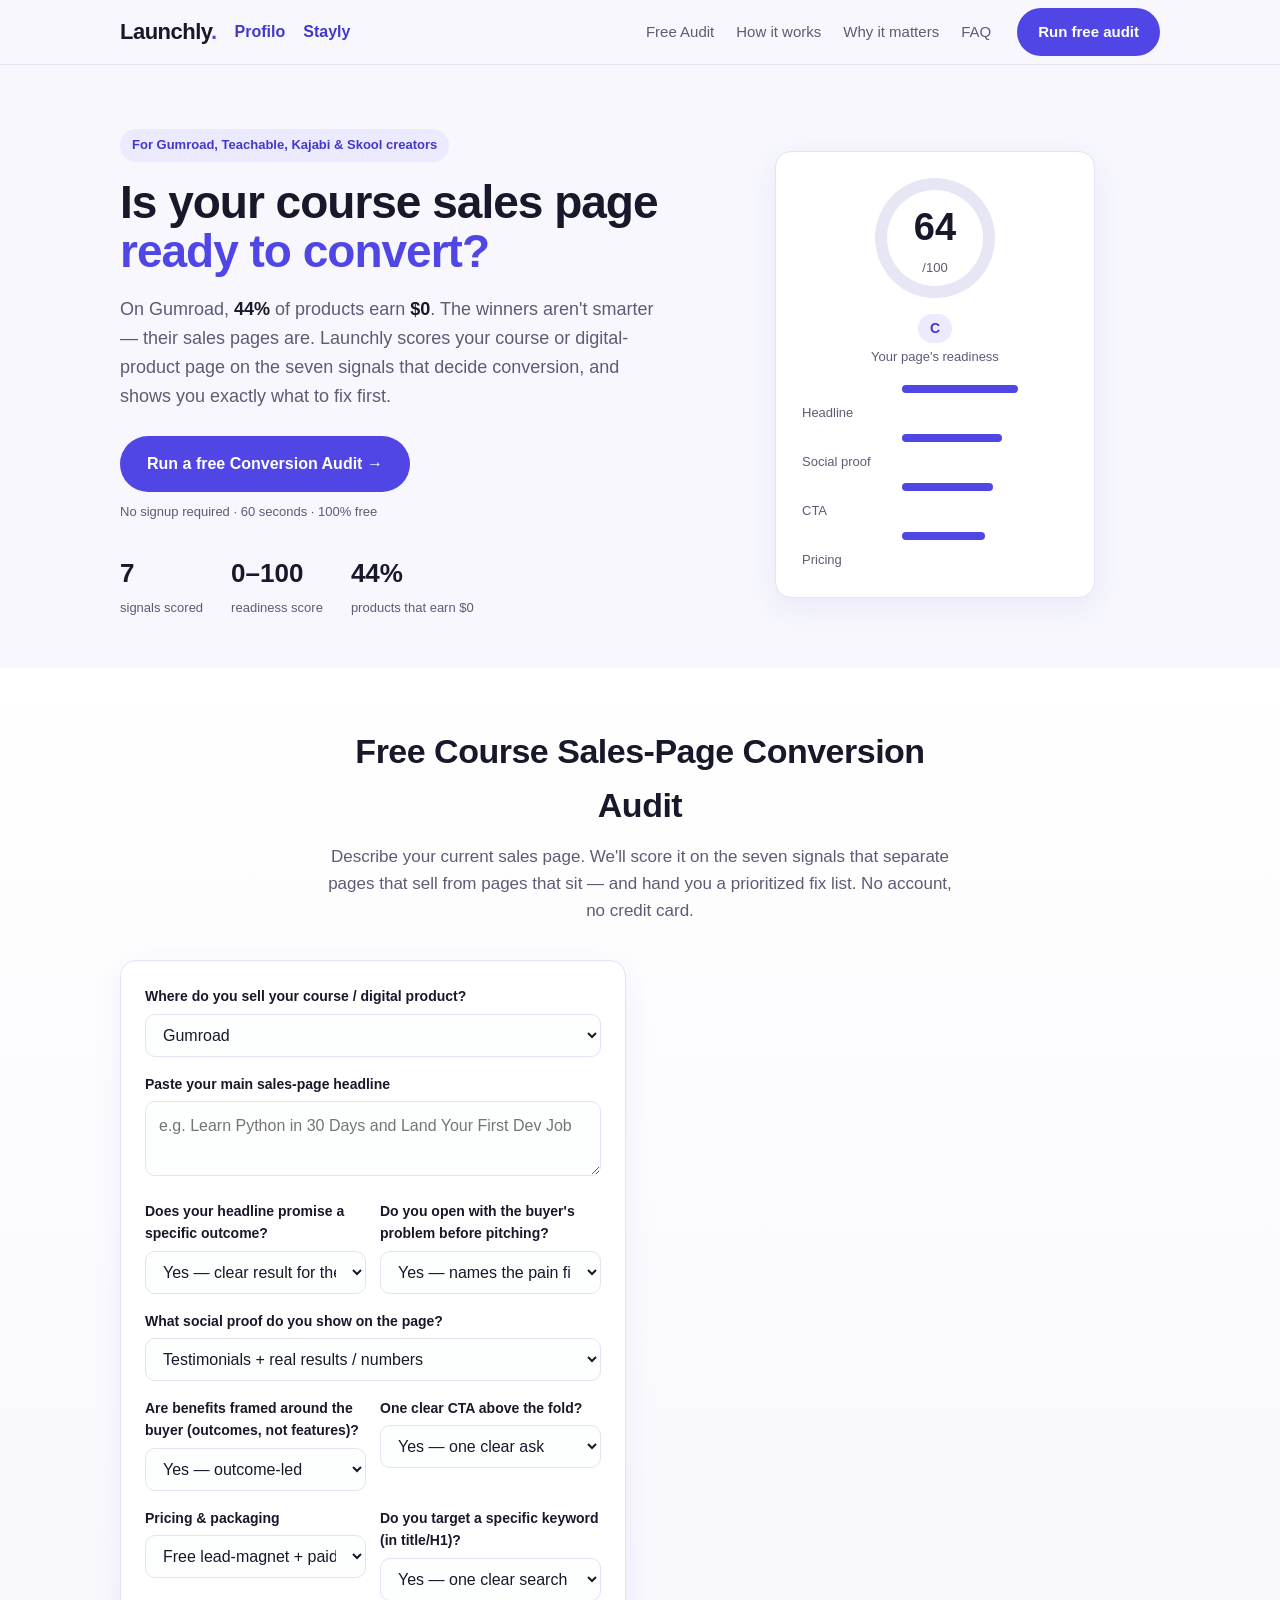
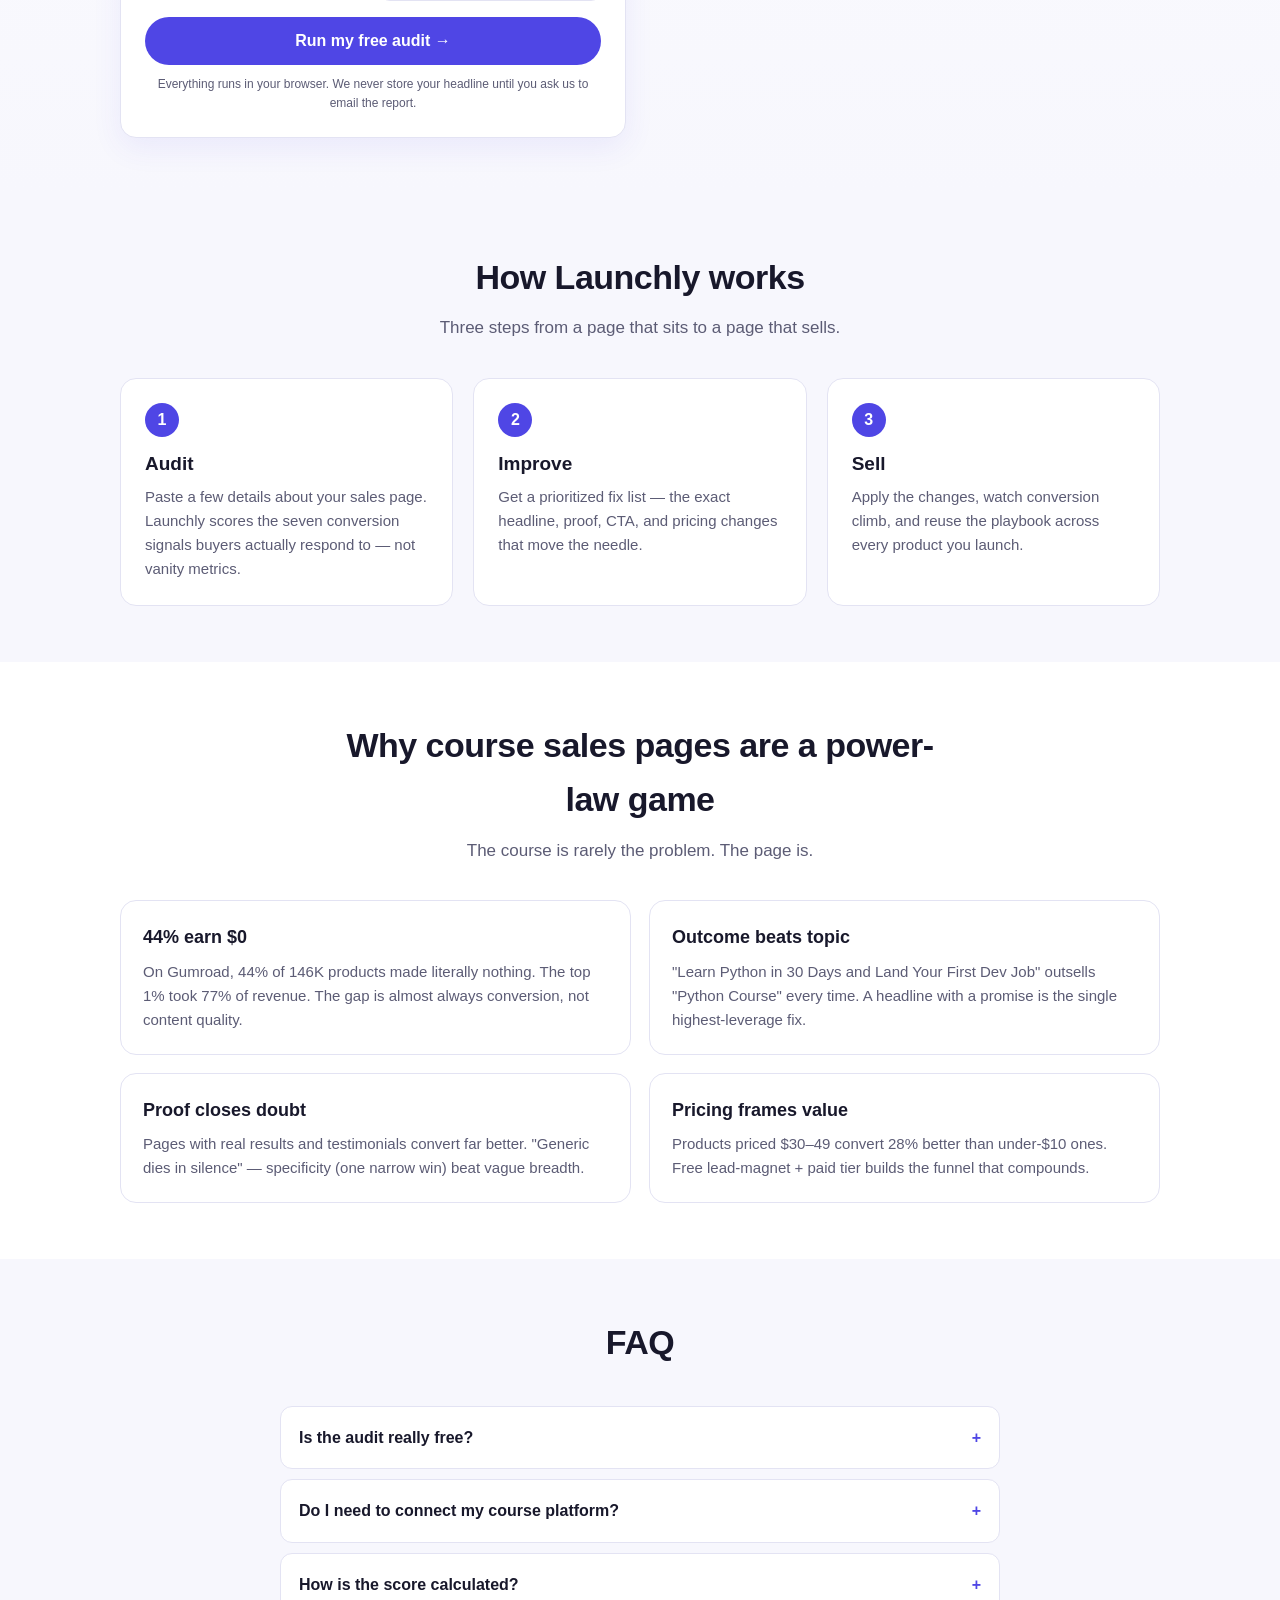
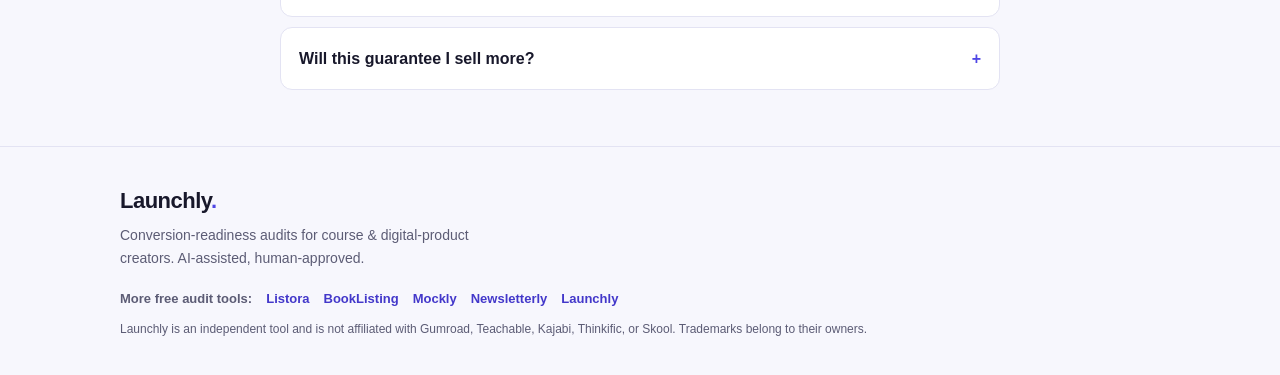
==== index.html @ 708b142a "Add Stayly to footer cross-links (7-site matrix)" ====
<!DOCTYPE html>
<html lang="en">
<head>
  <meta charset="UTF-8" />
  <meta name="viewport" content="width=device-width, initial-scale=1.0" />
  <title>Launchly — Is your course sales page ready to convert? (free conversion-readiness audit)</title>
  <meta name="description" content="Launchly scores your course or digital-product sales page like a conversion operator would — headline & outcome, pain hook, social proof, benefit clarity, CTA, pricing, and SEO. Free 0–100 audit, no signup. Find out if your page is leaving sales on the table." />
  <link rel="canonical" href="https://Viyozc.github.io/launchly-ai/" />
  <meta property="og:type" content="website" />
  <meta property="og:title" content="Launchly — Is your course sales page ready to convert? (free conversion-readiness audit)" />
  <meta property="og:description" content="Launchly scores your course or digital-product sales page on the seven signals that decide conversion. Free 0–100 audit, no signup." />
  <meta property="og:url" content="https://Viyozc.github.io/launchly-ai/" />
  <meta name="twitter:card" content="summary_large_image" />
  <meta name="twitter:title" content="Launchly — Is your course sales page ready to convert? (free conversion-readiness audit)" />
  <meta name="twitter:description" content="Launchly scores your course or digital-product sales page on the seven signals that decide conversion. Free 0–100 audit, no signup." />

  <link rel="stylesheet" href="assets/style.css" />

  <script type="application/ld+json">
  {"@context":"https://schema.org","@type":"SoftwareApplication","name":"Launchly","url":"https://Viyozc.github.io/launchly-ai/","applicationCategory":"BusinessApplication","operatingSystem":"Web","offers":{"@type":"Offer","price":"0","priceCurrency":"USD"}}
  </script>
</head>
<body>
  <!-- ===== Nav ===== -->
  <header class="nav">
    <div class="container nav-inner">
      <a class="brand" href="#top">Launchly<span class="brand-dot">.</span></a> <a href="https://Viyozc.github.io/profilo-ai/" style="color:var(--brand-dk);font-weight:600;">Profilo</a> <a href="https://Viyozc.github.io/stayly-ai/" style="color:var(--brand-dk);font-weight:600;">Stayly</a>
      <nav class="nav-links">
        <a href="#audit">Free Audit</a>
        <a href="#how">How it works</a>
        <a href="#why">Why it matters</a>
        <a href="#faq">FAQ</a>
      </nav>
      <a class="btn btn-primary nav-cta" href="#audit">Run free audit</a>
    </div>
  </header>

  <!-- ===== Hero ===== -->
  <section class="hero" id="top">
    <div class="container hero-inner">
      <div class="hero-copy">
        <span class="badge">For Gumroad, Teachable, Kajabi &amp; Skool creators</span>
        <h1>Is your course sales page <span class="hl">ready to convert?</span></h1>
        <p class="lede">
          On Gumroad, <strong>44%</strong> of products earn <strong>$0</strong>. The winners aren't smarter — their
          sales pages are. Launchly scores your course or digital-product page on the seven signals that decide
          conversion, and shows you exactly what to fix first.
        </p>
        <div class="hero-actions">
          <a class="btn btn-primary btn-lg" href="#audit">Run a free Conversion Audit →</a>
          <span class="hero-note">No signup required · 60 seconds · 100% free</span>
        </div>
        <div class="hero-stats">
          <div><strong>7</strong><span>signals scored</span></div>
          <div><strong>0–100</strong><span>readiness score</span></div>
          <div><strong>44%</strong><span>products that earn $0</span></div>
        </div>
      </div>
      <div class="hero-visual" aria-hidden="true">
        <div class="score-card">
          <div class="score-ring"><span class="score-num" id="heroScore">—</span><span class="score-grad">/100</span></div>
          <div class="score-meta">
            <span class="grade" id="heroGrade">Grade</span>
            <span class="score-sub">Your page's readiness</span>
          </div>
          <div class="mini-bars">
            <div class="mbar"><i style="width:70%"></i><span>Headline</span></div>
            <div class="mbar"><i style="width:60%"></i><span>Social proof</span></div>
            <div class="mbar"><i style="width:55%"></i><span>CTA</span></div>
            <div class="mbar"><i style="width:50%"></i><span>Pricing</span></div>
          </div>
        </div>
      </div>
    </div>
  </section>

  <!-- ===== Audit Tool ===== -->
  <section class="audit" id="audit">
    <div class="container">
      <div class="section-head">
        <h2>Free Course Sales-Page Conversion Audit</h2>
        <p>Describe your current sales page. We'll score it on the seven signals that separate pages that sell from pages that sit — and hand you a prioritized fix list. No account, no credit card.</p>
      </div>

      <div class="audit-grid">
        <!-- Input -->
        <form class="audit-form" id="auditForm" novalidate>
          <label class="field">
            <span>Where do you sell your course / digital product?</span>
            <select id="fPlatform">
              <option value="gumroad">Gumroad</option>
              <option value="teachable">Teachable</option>
              <option value="kajabi">Kajabi</option>
              <option value="thinkific">Thinkific</option>
              <option value="skool">Skool</option>
              <option value="systeme">Systeme.io</option>
              <option value="self">Self-hosted / other</option>
            </select>
          </label>

          <label class="field">
            <span>Paste your main sales-page headline</span>
            <textarea id="fHeadline" rows="2" placeholder="e.g. Learn Python in 30 Days and Land Your First Dev Job"></textarea>
          </label>

          <div class="field-row">
            <label class="field">
              <span>Does your headline promise a specific outcome?</span>
              <select id="fOutcome">
                <option value="yes">Yes — clear result for the buyer</option>
                <option value="partial">Sort of / vague benefit</option>
                <option value="no">No — just names the topic</option>
              </select>
            </label>
            <label class="field">
              <span>Do you open with the buyer's problem before pitching?</span>
              <select id="fPain">
                <option value="yes">Yes — names the pain first</option>
                <option value="sometimes">Sometimes</option>
                <option value="no">No — jumps straight to features</option>
              </select>
            </label>
          </div>

          <label class="field">
            <span>What social proof do you show on the page?</span>
            <select id="fProof">
              <option value="strong">Testimonials + real results / numbers</option>
              <option value="some">A few testimonials</option>
              <option value="none">None yet</option>
            </select>
          </label>

          <div class="field-row">
            <label class="field">
              <span>Are benefits framed around the buyer (outcomes, not features)?</span>
              <select id="fBenefit">
                <option value="yes">Yes — outcome-led</option>
                <option value="partial">Mixed</option>
                <option value="no">No — feature-list only</option>
              </select>
            </label>
            <label class="field">
              <span>One clear CTA above the fold?</span>
              <select id="fCta">
                <option value="yes">Yes — one clear ask</option>
                <option value="sometimes">Sometimes / competing CTAs</option>
                <option value="no">No / vague</option>
              </select>
            </label>
          </div>

          <div class="field-row">
            <label class="field">
              <span>Pricing &amp; packaging</span>
              <select id="fPrice">
                <option value="freepaid">Free lead-magnet + paid tier</option>
                <option value="tiers">2–3 paid tiers</option>
                <option value="single">Single price</option>
                <option value="unclear">Unclear / hidden</option>
              </select>
            </label>
            <label class="field">
              <span>Do you target a specific keyword (in title/H1)?</span>
              <select id="fSeo">
                <option value="yes">Yes — one clear search intent</option>
                <option value="partial">Loosely</option>
                <option value="no">No / not optimized</option>
              </select>
            </label>
          </div>

          <button type="submit" class="btn btn-primary btn-lg btn-block">Run my free audit →</button>
          <p class="form-fine">Everything runs in your browser. We never store your headline until you ask us to email the report.</p>
        </form>

        <!-- Result -->
        <div class="audit-result" id="auditResult" hidden>
          <div class="result-top">
            <div class="score-ring lg">
              <span class="score-num" id="resScore">0</span>
              <span class="score-grad">/100</span>
            </div>
            <div>
              <span class="grade big" id="resGrade">—</span>
              <p class="result-sub" id="resSummary">—</p>
            </div>
          </div>

          <div class="bars" id="resBars"></div>

          <div class="tips">
            <h3>What to fix first</h3>
            <ul id="resTips"></ul>
          </div>

          <form class="email-capture" id="emailForm" action="https://formspree.io/f/meeyzkdp" method="POST">
            <label for="fEmail">Get the full report + weekly course-launch tips by email</label>
            <div class="email-row">
              <input type="email" id="fEmail" name="email" placeholder="you@email.com" required />
              <button type="submit" class="btn btn-primary">Email my report</button>
            </div>
            <p class="form-fine" id="emailNote">No spam. Unsubscribe anytime.</p>
          </form>
        </div>
      </div>
    </div>
  </section>

  <!-- ===== How it works ===== -->
  <section class="how" id="how">
    <div class="container">
      <div class="section-head">
        <h2>How Launchly works</h2>
        <p>Three steps from a page that sits to a page that sells.</p>
      </div>
      <div class="steps">
        <div class="step">
          <span class="step-num">1</span>
          <h3>Audit</h3>
          <p>Paste a few details about your sales page. Launchly scores the seven conversion signals buyers actually respond to — not vanity metrics.</p>
        </div>
        <div class="step">
          <span class="step-num">2</span>
          <h3>Improve</h3>
          <p>Get a prioritized fix list — the exact headline, proof, CTA, and pricing changes that move the needle.</p>
        </div>
        <div class="step">
          <span class="step-num">3</span>
          <h3>Sell</h3>
          <p>Apply the changes, watch conversion climb, and reuse the playbook across every product you launch.</p>
        </div>
      </div>
    </div>
  </section>

  <!-- ===== Why ===== -->
  <section class="why" id="why">
    <div class="container">
      <div class="section-head">
        <h2>Why course sales pages are a power-law game</h2>
        <p>The course is rarely the problem. The page is.</p>
      </div>
      <div class="why-grid">
        <div class="why-card">
          <h3>44% earn $0</h3>
          <p>On Gumroad, 44% of 146K products made literally nothing. The top 1% took 77% of revenue. The gap is almost always conversion, not content quality.</p>
        </div>
        <div class="why-card">
          <h3>Outcome beats topic</h3>
          <p>"Learn Python in 30 Days and Land Your First Dev Job" outsells "Python Course" every time. A headline with a promise is the single highest-leverage fix.</p>
        </div>
        <div class="why-card">
          <h3>Proof closes doubt</h3>
          <p>Pages with real results and testimonials convert far better. "Generic dies in silence" — specificity (one narrow win) beat vague breadth.</p>
        </div>
        <div class="why-card">
          <h3>Pricing frames value</h3>
          <p>Products priced $30–49 convert 28% better than under-$10 ones. Free lead-magnet + paid tier builds the funnel that compounds.</p>
        </div>
      </div>
    </div>
  </section>

  <!-- ===== FAQ ===== -->
  <section class="faq" id="faq">
    <div class="container">
      <div class="section-head">
        <h2>FAQ</h2>
      </div>
      <div class="faq-list">
        <details>
          <summary>Is the audit really free?</summary>
          <p>Yes. The on-page audit runs entirely in your browser and costs nothing. No account needed.</p>
        </details>
        <details>
          <summary>Do I need to connect my course platform?</summary>
          <p>No. You describe your setup with a few clicks and paste your headline. Launchly scores the strategy, not your private student data — so it works before you've optimized anything.</p>
        </details>
        <details>
          <summary>How is the score calculated?</summary>
          <p>We weight headline & outcome, pain hook, social proof, benefit clarity, CTA strength, pricing & packaging, and SEO / keyword targeting — the signals that drive a stranger from "maybe" to "buy".</p>
        </details>
        <details>
          <summary>Will this guarantee I sell more?</summary>
          <p>No tool can. But most of the gap between a $0 product and a winning one is operational — headline, proof, CTA, pricing. Launchly shows you exactly where your gaps are.</p>
        </details>
      </div>
    </div>
  </section>

  <!-- ===== Footer ===== -->
  <footer class="footer">
    <div class="container footer-inner">
      <div>
        <a class="brand" href="#top">Launchly<span class="brand-dot">.</span></a>
        <p class="footer-sub">Conversion-readiness audits for course &amp; digital-product creators. AI-assisted, human-approved.</p>
      </div>
      <div style="display:flex;flex-wrap:wrap;gap:14px;align-items:center;font-size:13px;margin-top:10px;">
        <span style="color:var(--muted);font-weight:600;">More free audit tools:</span>
        <a href="https://Viyozc.github.io/listora/" style="color:var(--brand-dk);font-weight:600;">Listora</a><a href="https://Viyozc.github.io/booklisting-ai/" style="color:var(--brand-dk);font-weight:600;">BookListing</a><a href="https://Viyozc.github.io/mockly-ai/" style="color:var(--brand-dk);font-weight:600;">Mockly</a><a href="https://Viyozc.github.io/newsletterly-ai/" style="color:var(--brand-dk);font-weight:600;">Newsletterly</a><a href="https://Viyozc.github.io/launchly-ai/" style="color:var(--brand-dk);font-weight:600;">Launchly</a>
      </div>
      <p class="footer-fine">Launchly is an independent tool and is not affiliated with Gumroad, Teachable, Kajabi, Thinkific, or Skool. Trademarks belong to their owners.</p>
    </div>
  </footer>

  <script src="assets/audit.js"></script>
</body>
</html>
---- assets/style.css ----
:root {
  --bg: #f7f7fd;
  --ink: #18182b;
  --muted: #5c5c75;
  --line: #e3e3f3;
  --brand: #4f46e5;
  --brand-dk: #4338ca;
  --brand-soft: #ebeafe;
  --good: #2f9e6b;
  --warn: #e0a106;
  --bad: #d9534f;
  --card: #ffffff;
  --shadow: 0 10px 30px rgba(79, 70, 229, 0.08);
  --radius: 16px;
  --maxw: 1080px;
}

* { box-sizing: border-box; margin: 0; padding: 0; }
html { scroll-behavior: smooth; }
body {
  font-family: -apple-system, BlinkMacSystemFont, "Segoe UI", Roboto, "Helvetica Neue", Arial, sans-serif;
  background: var(--bg);
  color: var(--ink);
  line-height: 1.6;
  -webkit-font-smoothing: antialiased;
}
.container { width: 100%; max-width: var(--maxw); margin: 0 auto; padding: 0 20px; }
a { color: inherit; text-decoration: none; }
em { font-style: normal; }

/* Buttons */
.btn {
  display: inline-block;
  font-weight: 600;
  border-radius: 999px;
  padding: 11px 20px;
  cursor: pointer;
  border: 1px solid transparent;
  font-size: 15px;
  transition: transform .08s ease, background .2s ease, box-shadow .2s ease;
}
.btn:active { transform: translateY(1px); }
.btn-primary { background: var(--brand); color: #fff; }
.btn-primary:hover { background: var(--brand-dk); box-shadow: 0 6px 18px rgba(79,70,229,.35); }
.btn-lg { padding: 14px 26px; font-size: 16px; }
.btn-block { width: 100%; text-align: center; }

/* Nav */
.nav {
  position: sticky; top: 0; z-index: 50;
  background: rgba(247,247,253,.85);
  backdrop-filter: blur(10px);
  border-bottom: 1px solid var(--line);
}
.nav-inner { display: flex; align-items: center; gap: 18px; height: 64px; }
.brand { font-weight: 800; font-size: 22px; letter-spacing: -.5px; }
.brand-dot { color: var(--brand); }
.nav-links { display: flex; gap: 22px; margin-left: auto; font-size: 15px; color: var(--muted); }
.nav-links a:hover { color: var(--ink); }
.nav-cta { margin-left: 8px; }

/* Hero */
.hero { padding: 64px 0 48px; }
.hero-inner { display: grid; grid-template-columns: 1.1fr .9fr; gap: 40px; align-items: center; }
.badge {
  display: inline-block; background: var(--brand-soft); color: var(--brand-dk);
  font-size: 13px; font-weight: 600; padding: 6px 12px; border-radius: 999px; margin-bottom: 16px;
}
.hero h1 { font-size: 46px; line-height: 1.08; letter-spacing: -1px; font-weight: 800; }
.hl { color: var(--brand); }
.lede { color: var(--muted); font-size: 18px; margin: 18px 0 26px; max-width: 540px; }
.lede strong { color: var(--ink); }
.hero-actions { display: flex; flex-direction: column; gap: 10px; align-items: flex-start; }
.hero-note { font-size: 13px; color: var(--muted); }
.hero-stats { display: flex; gap: 28px; margin-top: 30px; }
.hero-stats strong { display: block; font-size: 26px; color: var(--ink); }
.hero-stats span { font-size: 13px; color: var(--muted); }

/* Hero visual / score card */
.hero-visual { display: flex; justify-content: center; }
.score-card {
  background: var(--card); border: 1px solid var(--line); border-radius: var(--radius);
  box-shadow: var(--shadow); padding: 26px; width: 320px;
}
.score-ring {
  width: 120px; height: 120px; border-radius: 50%;
  background: conic-gradient(var(--brand) 0deg, #e6e6f4 0deg);
  display: flex; align-items: center; justify-content: center; flex-direction: column;
  margin: 0 auto 16px; position: relative;
}
.score-ring::after {
  content: ""; position: absolute; inset: 12px; background: var(--card); border-radius: 50%;
}
.score-ring.lg { width: 150px; height: 150px; }
.score-num { position: relative; z-index: 1; font-size: 38px; font-weight: 800; }
.score-ring.lg .score-num { font-size: 46px; }
.score-grad { position: relative; z-index: 1; font-size: 13px; color: var(--muted); }
.score-meta { text-align: center; margin-bottom: 18px; }
.grade {
  display: inline-block; background: var(--brand-soft); color: var(--brand-dk);
  font-weight: 700; padding: 3px 12px; border-radius: 999px; font-size: 14px;
}
.grade.big { font-size: 18px; padding: 5px 16px; }
.score-sub { display: block; font-size: 13px; color: var(--muted); margin-top: 4px; }
.mini-bars { display: flex; flex-direction: column; gap: 10px; }
.mbar { display: grid; grid-template-columns: 90px 1fr; align-items: center; gap: 10px; font-size: 13px; color: var(--muted); }
.mbar i { display: block; height: 8px; background: var(--brand); border-radius: 999px; }
.mbar i { grid-column: 2; }
.mbar span { grid-column: 1; }

/* Section heads */
.section-head { text-align: center; max-width: 640px; margin: 0 auto 36px; }
.section-head h2 { font-size: 34px; letter-spacing: -.5px; font-weight: 800; }
.section-head p { color: var(--muted); margin-top: 10px; font-size: 17px; }

/* Audit */
.audit { padding: 56px 0; background: linear-gradient(180deg, #fff 0%, var(--bg) 100%); }
.audit-grid { display: grid; grid-template-columns: 1fr 1fr; gap: 28px; align-items: start; }
.audit-form, .audit-result {
  background: var(--card); border: 1px solid var(--line); border-radius: var(--radius);
  box-shadow: var(--shadow); padding: 24px;
}
.field { display: block; margin-bottom: 16px; }
.field > span { display: flex; justify-content: space-between; font-size: 14px; font-weight: 600; margin-bottom: 6px; }
.field em { color: var(--muted); font-weight: 500; font-size: 12px; }
.field input, .field textarea, .field select {
  width: 100%; border: 1px solid var(--line); border-radius: 10px; padding: 11px 13px;
  font: inherit; color: var(--ink); background: #fdfffe; resize: vertical;
}
.field input:focus, .field textarea:focus, .field select:focus { outline: none; border-color: var(--brand); box-shadow: 0 0 0 3px var(--brand-soft); }
.field-row { display: flex; gap: 14px; }
.field-row .field { flex: 1; }
@media (max-width: 560px) { .field-row { flex-direction: column; gap: 0; } }
.form-fine { font-size: 12px; color: var(--muted); text-align: center; margin-top: 10px; }

/* Result */
.result-top { display: flex; gap: 20px; align-items: center; margin-bottom: 22px; }
.result-sub { font-size: 14px; color: var(--muted); margin-top: 6px; max-width: 240px; }
.bars { display: flex; flex-direction: column; gap: 12px; margin-bottom: 22px; }
.bar-row { display: grid; grid-template-columns: 120px 1fr 38px; align-items: center; gap: 10px; font-size: 13px; }
.bar-track { height: 9px; background: #e6e6f4; border-radius: 999px; overflow: hidden; }
.bar-fill { height: 100%; border-radius: 999px; background: var(--brand); transition: width .5s ease; }
.bar-val { text-align: right; color: var(--muted); font-weight: 600; }
.tips h3 { font-size: 16px; margin-bottom: 10px; }
.tips ul { list-style: none; display: flex; flex-direction: column; gap: 8px; }
.tips li { background: var(--brand-soft); border-radius: 10px; padding: 10px 12px; font-size: 14px; position: relative; padding-left: 34px; }
.tips li::before { content: "→"; position: absolute; left: 12px; color: var(--brand-dk); font-weight: 800; }
.tips li.ok { background: #e9f7f0; }
.tips li.ok::before { content: "✓"; color: var(--good); }

.email-capture { border-top: 1px solid var(--line); padding-top: 18px; margin-top: 4px; }
.email-capture label { display: block; font-size: 14px; font-weight: 600; margin-bottom: 8px; }
.email-row { display: flex; gap: 8px; }
.email-row input { flex: 1; border: 1px solid var(--line); border-radius: 10px; padding: 11px 13px; font: inherit; }
.email-row input:focus { outline: none; border-color: var(--brand); box-shadow: 0 0 0 3px var(--brand-soft); }

/* How */
.how { padding: 56px 0; }
.steps { display: grid; grid-template-columns: repeat(3, 1fr); gap: 20px; }
.step { background: var(--card); border: 1px solid var(--line); border-radius: var(--radius); padding: 24px; }
.step-num { display: inline-flex; width: 34px; height: 34px; align-items: center; justify-content: center; background: var(--brand); color: #fff; border-radius: 50%; font-weight: 800; margin-bottom: 12px; }
.step h3 { font-size: 19px; margin-bottom: 6px; }
.step p { color: var(--muted); font-size: 15px; }

/* Why */
.why { padding: 56px 0; background: #fff; }
.why-grid { display: grid; grid-template-columns: 1fr 1fr; gap: 18px; }
.why-card { border: 1px solid var(--line); border-radius: var(--radius); padding: 22px; }
.why-card h3 { font-size: 18px; margin-bottom: 8px; }
.why-card p { color: var(--muted); font-size: 15px; }

/* FAQ */
.faq { padding: 56px 0; }
.faq-list { max-width: 720px; margin: 0 auto; display: flex; flex-direction: column; gap: 10px; }
.faq details { background: var(--card); border: 1px solid var(--line); border-radius: 12px; padding: 4px 18px; }
.faq summary { cursor: pointer; font-weight: 600; padding: 14px 0; list-style: none; }
.faq summary::-webkit-details-marker { display: none; }
.faq summary::after { content: "+"; float: right; color: var(--brand); font-weight: 800; }
.faq details[open] summary::after { content: "−"; }
.faq details p { color: var(--muted); padding: 0 0 14px; font-size: 15px; }

/* Footer */
.footer { border-top: 1px solid var(--line); padding: 36px 0; background: var(--bg); }
.footer-inner { display: flex; flex-direction: column; gap: 10px; }
.footer-sub { color: var(--muted); font-size: 14px; margin-top: 6px; max-width: 360px; }
.footer-fine { font-size: 12px; color: var(--muted); }

/* Responsive */
@media (max-width: 860px) {
  .hero-inner, .audit-grid, .why-grid { grid-template-columns: 1fr; }
  .hero-visual { order: -1; }
  .steps { grid-template-columns: 1fr; }
  .nav-links { display: none; }
  .hero h1 { font-size: 36px; }
}
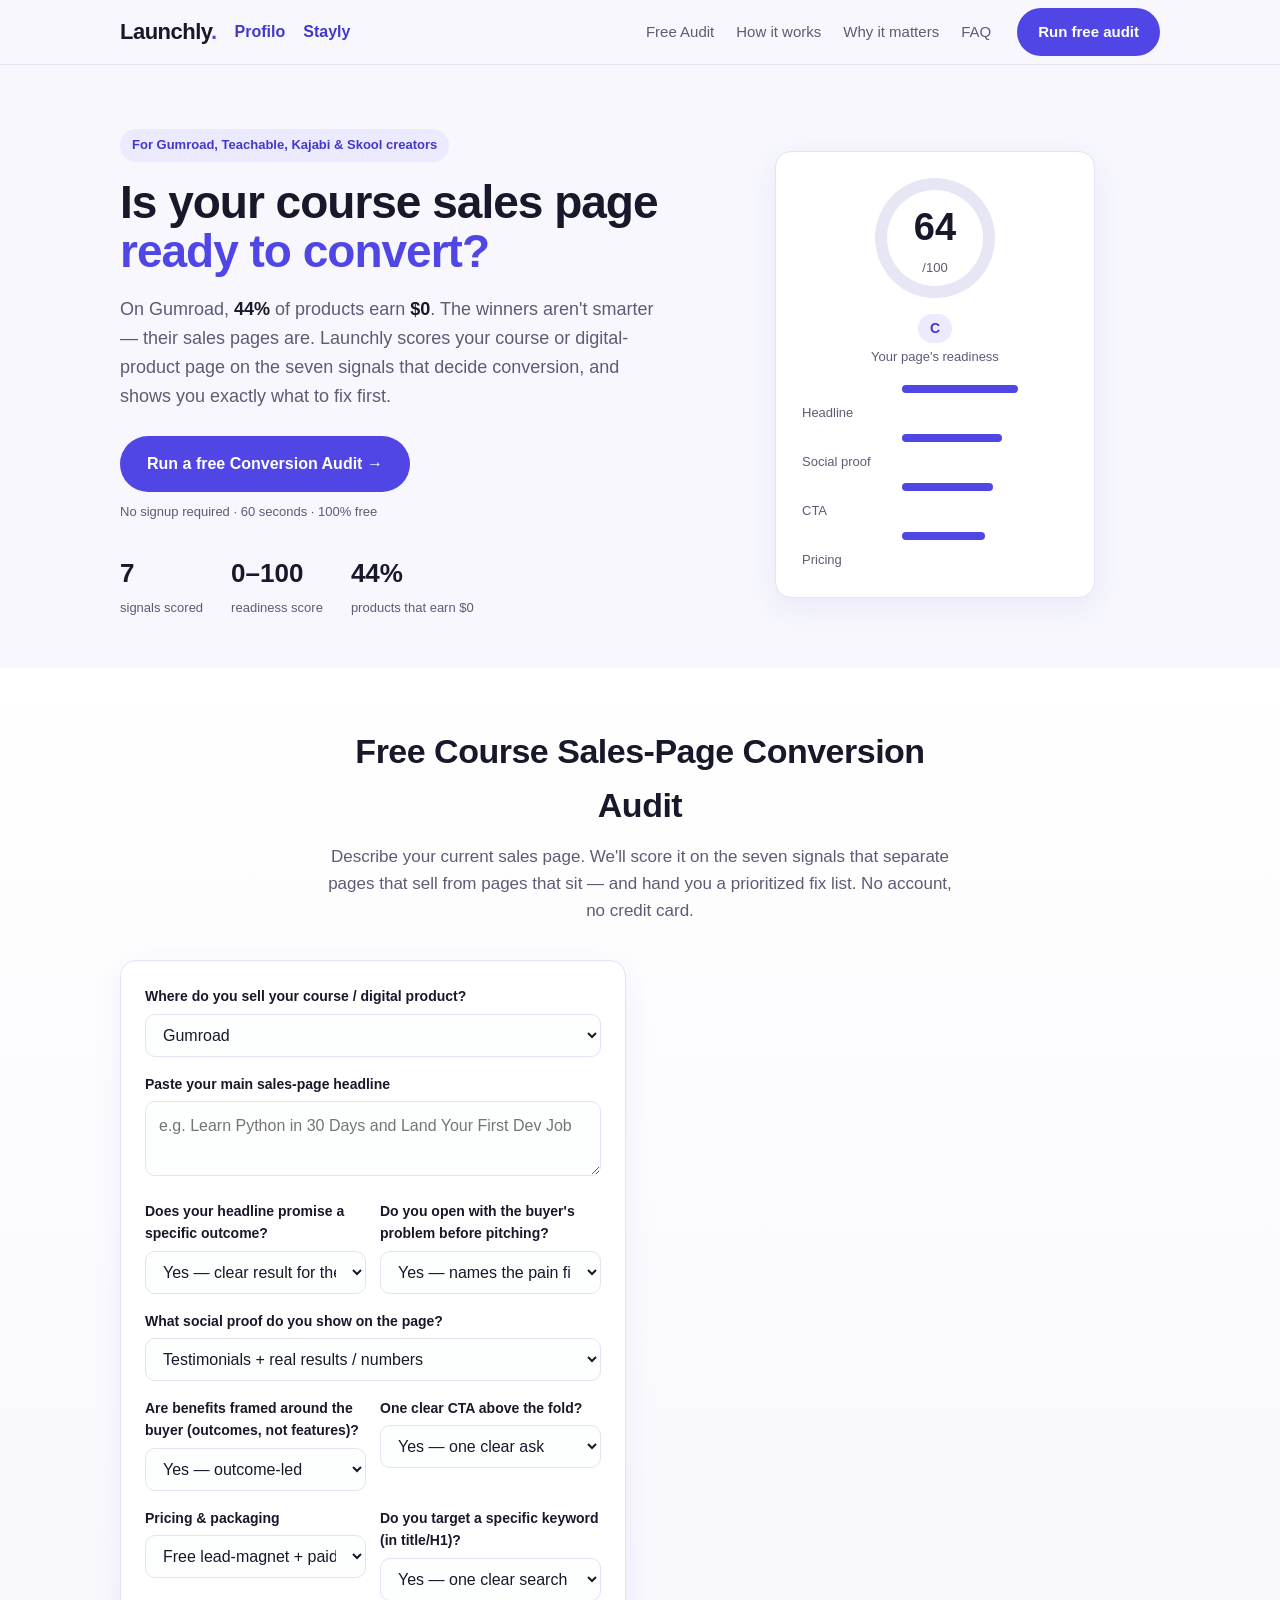
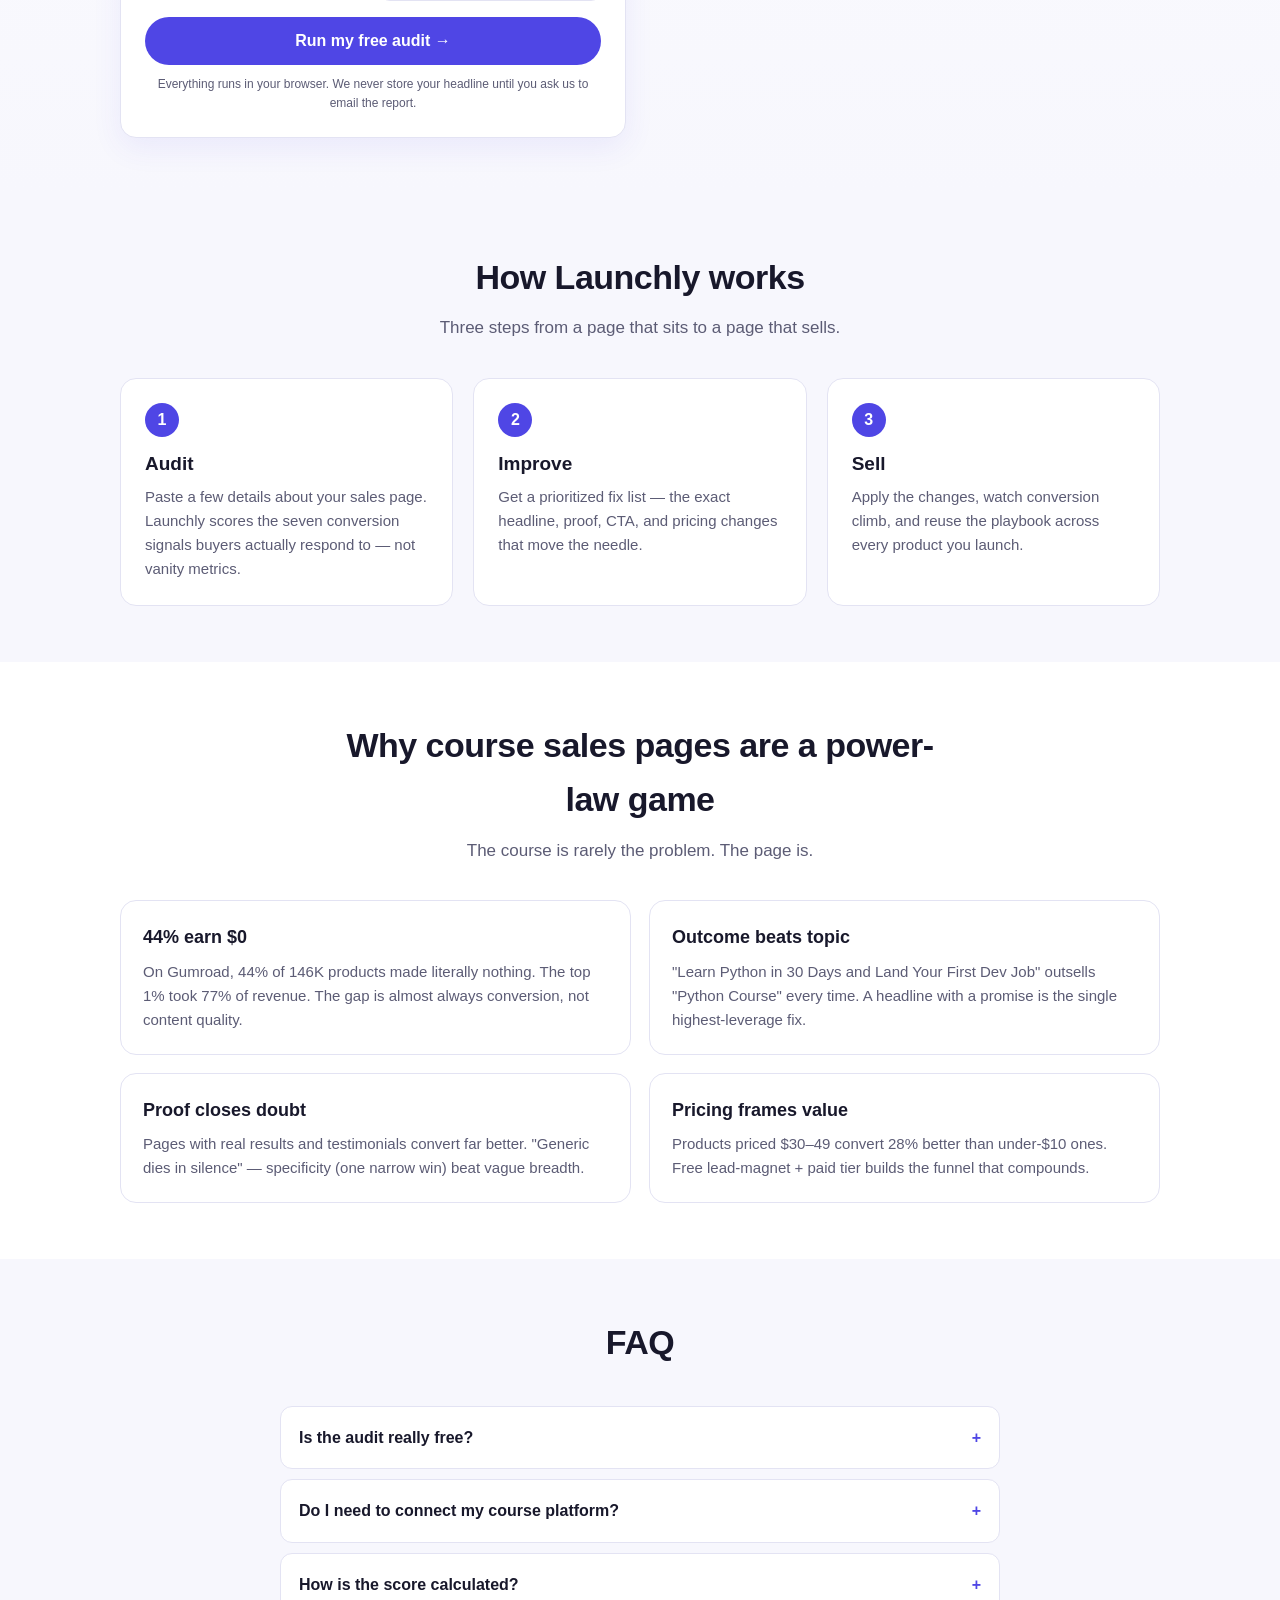
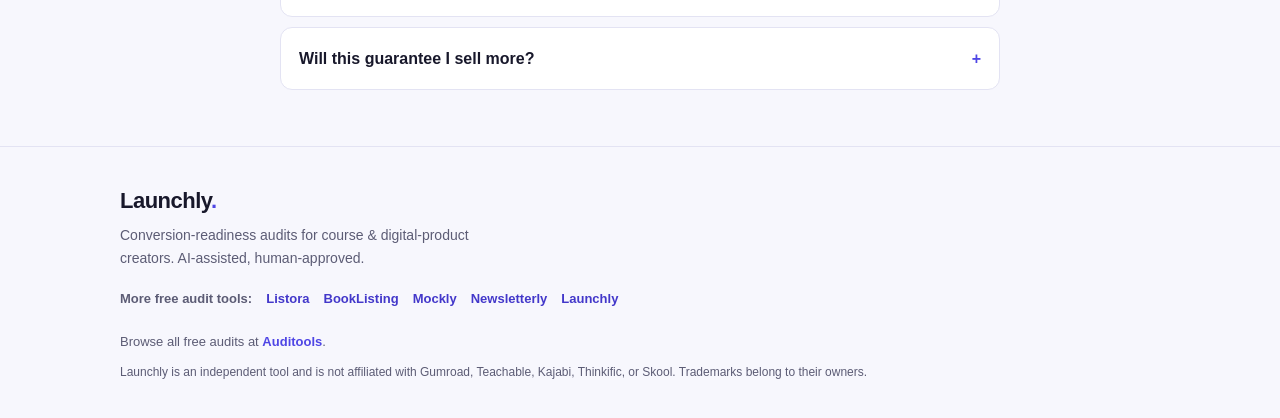
==== commit 291bff66: "Link to Auditools hub from footer" ====
--- a/index.html
+++ b/index.html
@@ -10,6 +10,12 @@
   <meta property="og:title" content="Launchly — Is your course sales page ready to convert? (free conversion-readiness audit)" />
   <meta property="og:description" content="Launchly scores your course or digital-product sales page on the seven signals that decide conversion. Free 0–100 audit, no signup." />
   <meta property="og:url" content="https://Viyozc.github.io/launchly-ai/" />
+  <meta property="og:image" content="https://Viyozc.github.io/launchly-ai/assets/og-image.png" />
+  <meta property="og:image:width" content="1200" />
+  <meta property="og:image:height" content="630" />
+  <meta property="og:image:alt" content="Launchly — Is your course sales page ready to convert?" />
+  <meta name="twitter:image" content="https://Viyozc.github.io/launchly-ai/assets/og-image.png" />
+  <meta name="twitter:image:alt" content="Launchly — Is your course sales page ready to convert?" />
   <meta name="twitter:card" content="summary_large_image" />
   <meta name="twitter:title" content="Launchly — Is your course sales page ready to convert? (free conversion-readiness audit)" />
   <meta name="twitter:description" content="Launchly scores your course or digital-product sales page on the seven signals that decide conversion. Free 0–100 audit, no signup." />
@@ -17,7 +23,11 @@
   <link rel="stylesheet" href="assets/style.css" />
 
   <script type="application/ld+json">
-  {"@context":"https://schema.org","@type":"SoftwareApplication","name":"Launchly","url":"https://Viyozc.github.io/launchly-ai/","applicationCategory":"BusinessApplication","operatingSystem":"Web","offers":{"@type":"Offer","price":"0","priceCurrency":"USD"}}
+  {"@context":"https://schema.org","@type":"SoftwareApplication","name":"Launchly","url":"https://Viyozc.github.io/launchly-ai/","applicationCategory":"BusinessApplication","operatingSystem":"Web","offers":{"@type":"Offer","price":"0","priceCurrency":"USD"},"screenshot":"https://Viyozc.github.io/launchly-ai/assets/og-image.png"}
+  </script>
+
+  <script type="application/ld+json">
+  {"@context": "https://schema.org", "@type": "FAQPage", "mainEntity": [{"@type": "Question", "name": "Is the audit really free?", "acceptedAnswer": {"@type": "Answer", "text": "Yes. The on-page audit runs entirely in your browser and costs nothing. No account needed."}}, {"@type": "Question", "name": "Do I need to connect my course platform?", "acceptedAnswer": {"@type": "Answer", "text": "No. You describe your setup with a few clicks and paste your headline. Launchly scores the strategy, not your private student data — so it works before you've optimized anything."}}, {"@type": "Question", "name": "How is the score calculated?", "acceptedAnswer": {"@type": "Answer", "text": "We weight headline & outcome, pain hook, social proof, benefit clarity, CTA strength, pricing & packaging, and SEO / keyword targeting — the signals that drive a stranger from \"maybe\" to \"buy\"."}}, {"@type": "Question", "name": "Will this guarantee I sell more?", "acceptedAnswer": {"@type": "Answer", "text": "No tool can. But most of the gap between a $0 product and a winning one is operational — headline, proof, CTA, pricing. Launchly shows you exactly where your gaps are."}}]}
   </script>
 </head>
 <body>
@@ -300,6 +310,8 @@
         <span style="color:var(--muted);font-weight:600;">More free audit tools:</span>
         <a href="https://Viyozc.github.io/listora/" style="color:var(--brand-dk);font-weight:600;">Listora</a><a href="https://Viyozc.github.io/booklisting-ai/" style="color:var(--brand-dk);font-weight:600;">BookListing</a><a href="https://Viyozc.github.io/mockly-ai/" style="color:var(--brand-dk);font-weight:600;">Mockly</a><a href="https://Viyozc.github.io/newsletterly-ai/" style="color:var(--brand-dk);font-weight:600;">Newsletterly</a><a href="https://Viyozc.github.io/launchly-ai/" style="color:var(--brand-dk);font-weight:600;">Launchly</a>
       </div>
+            <p style="color:var(--muted);font-size:13px;margin-top:12px;">Browse all free audits at <a href="https://Viyozc.github.io/auditools/" style="color:var(--brand);font-weight:600;">Auditools</a>.</p>
+
       <p class="footer-fine">Launchly is an independent tool and is not affiliated with Gumroad, Teachable, Kajabi, Thinkific, or Skool. Trademarks belong to their owners.</p>
     </div>
   </footer>
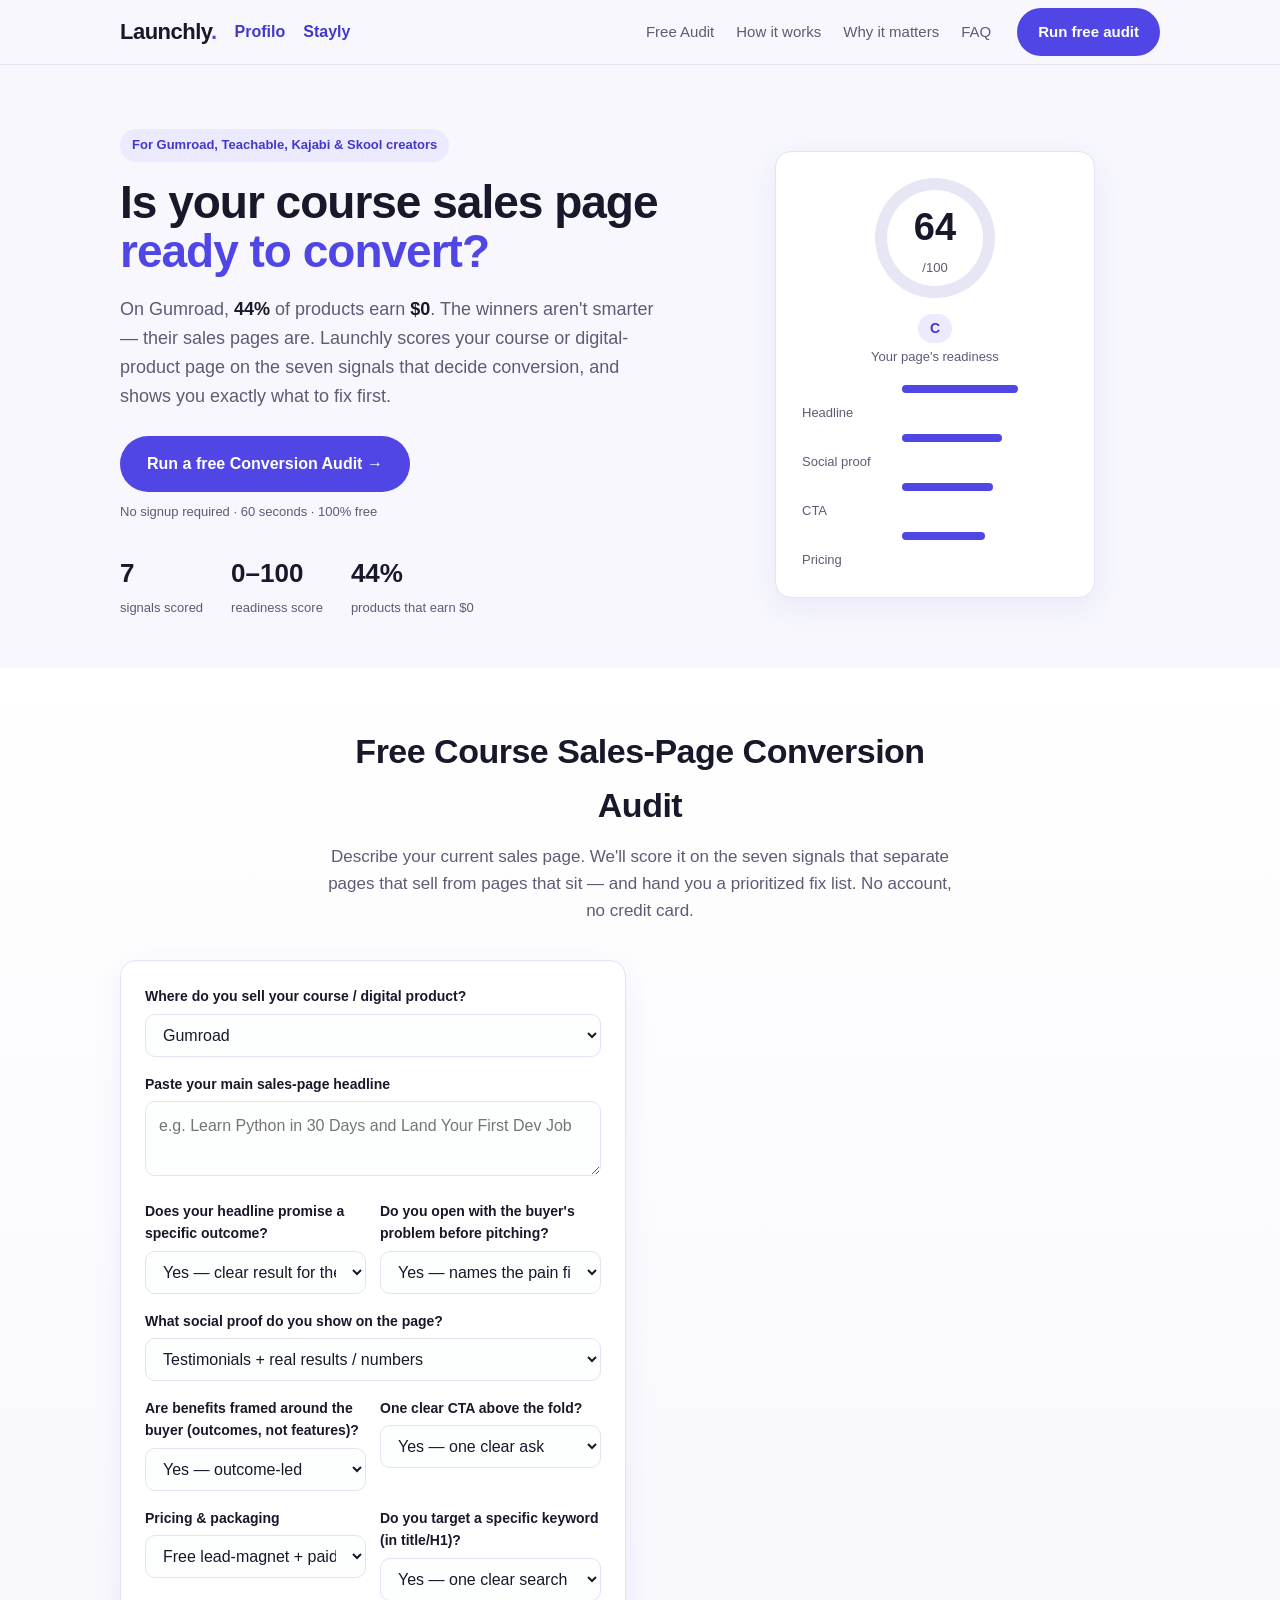
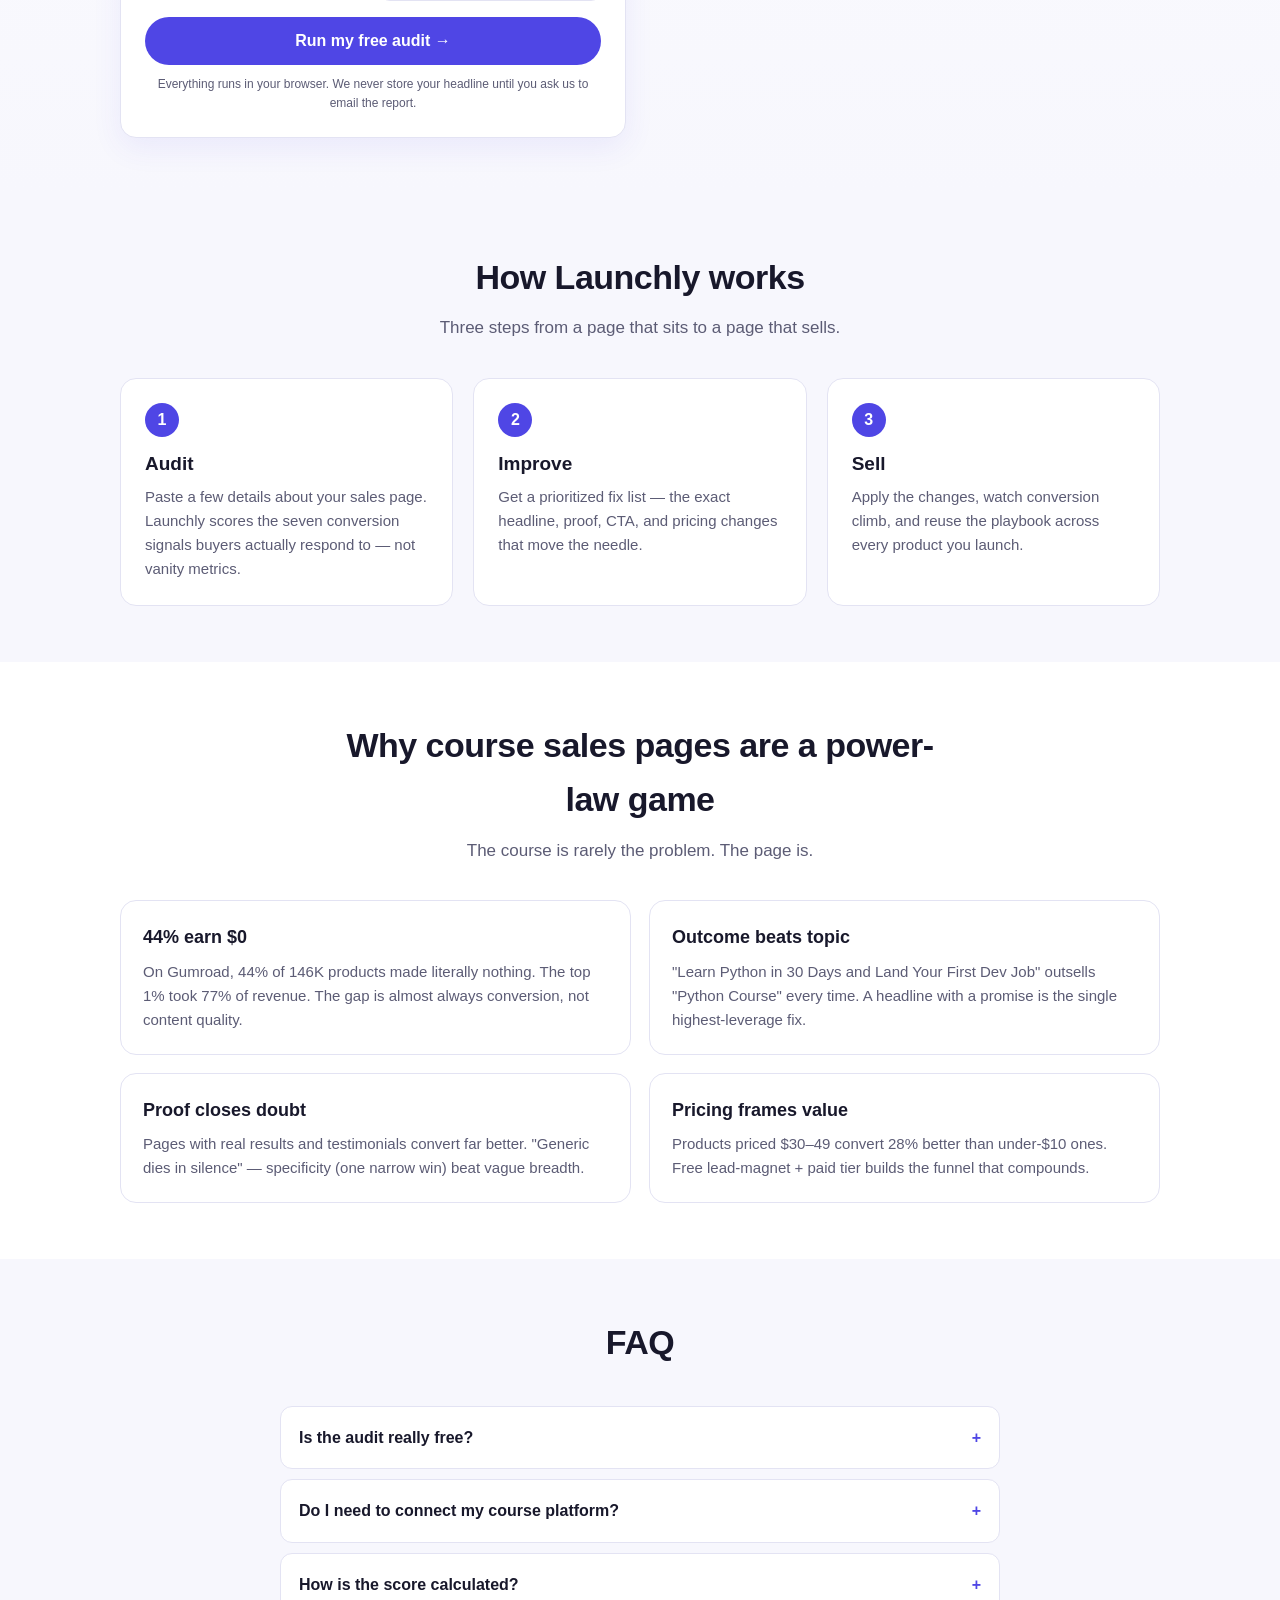
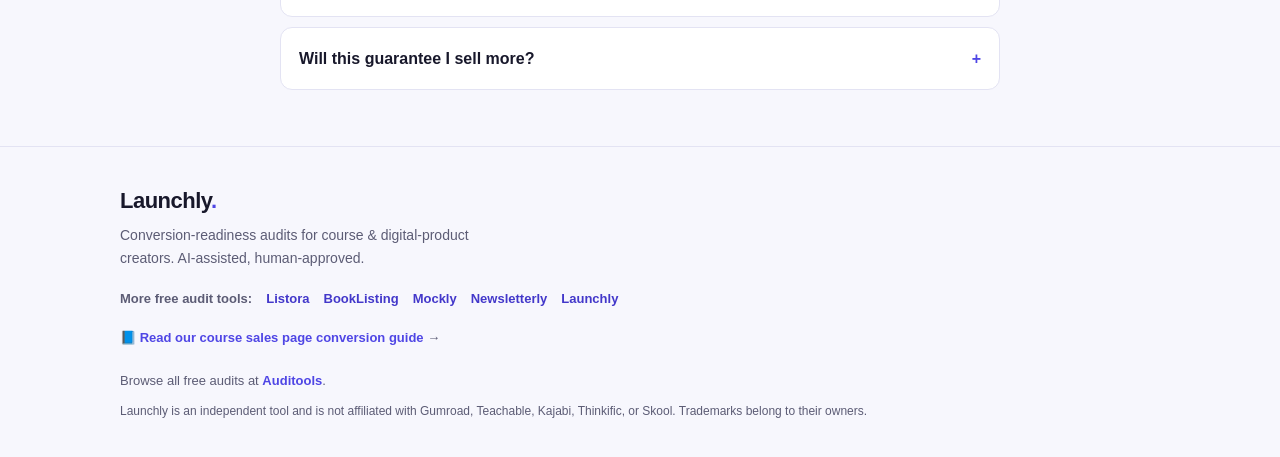
==== commit 69340ae5: "SEO content round 1: add per-site blog article + footer link + sitemap" ====
--- a/index.html
+++ b/index.html
@@ -310,7 +310,8 @@
         <span style="color:var(--muted);font-weight:600;">More free audit tools:</span>
         <a href="https://Viyozc.github.io/listora/" style="color:var(--brand-dk);font-weight:600;">Listora</a><a href="https://Viyozc.github.io/booklisting-ai/" style="color:var(--brand-dk);font-weight:600;">BookListing</a><a href="https://Viyozc.github.io/mockly-ai/" style="color:var(--brand-dk);font-weight:600;">Mockly</a><a href="https://Viyozc.github.io/newsletterly-ai/" style="color:var(--brand-dk);font-weight:600;">Newsletterly</a><a href="https://Viyozc.github.io/launchly-ai/" style="color:var(--brand-dk);font-weight:600;">Launchly</a>
       </div>
-            <p style="color:var(--muted);font-size:13px;margin-top:12px;">Browse all free audits at <a href="https://Viyozc.github.io/auditools/" style="color:var(--brand);font-weight:600;">Auditools</a>.</p>
+            <p style="color:var(--muted);font-size:13px;margin-top:8px;">📘 <a href="./blog/" style="color:var(--brand);font-weight:600;">Read our course sales page conversion guide</a> →</p>
+      <p style="color:var(--muted);font-size:13px;margin-top:12px;">Browse all free audits at <a href="https://Viyozc.github.io/auditools/" style="color:var(--brand);font-weight:600;">Auditools</a>.</p>
 
       <p class="footer-fine">Launchly is an independent tool and is not affiliated with Gumroad, Teachable, Kajabi, Thinkific, or Skool. Trademarks belong to their owners.</p>
     </div>
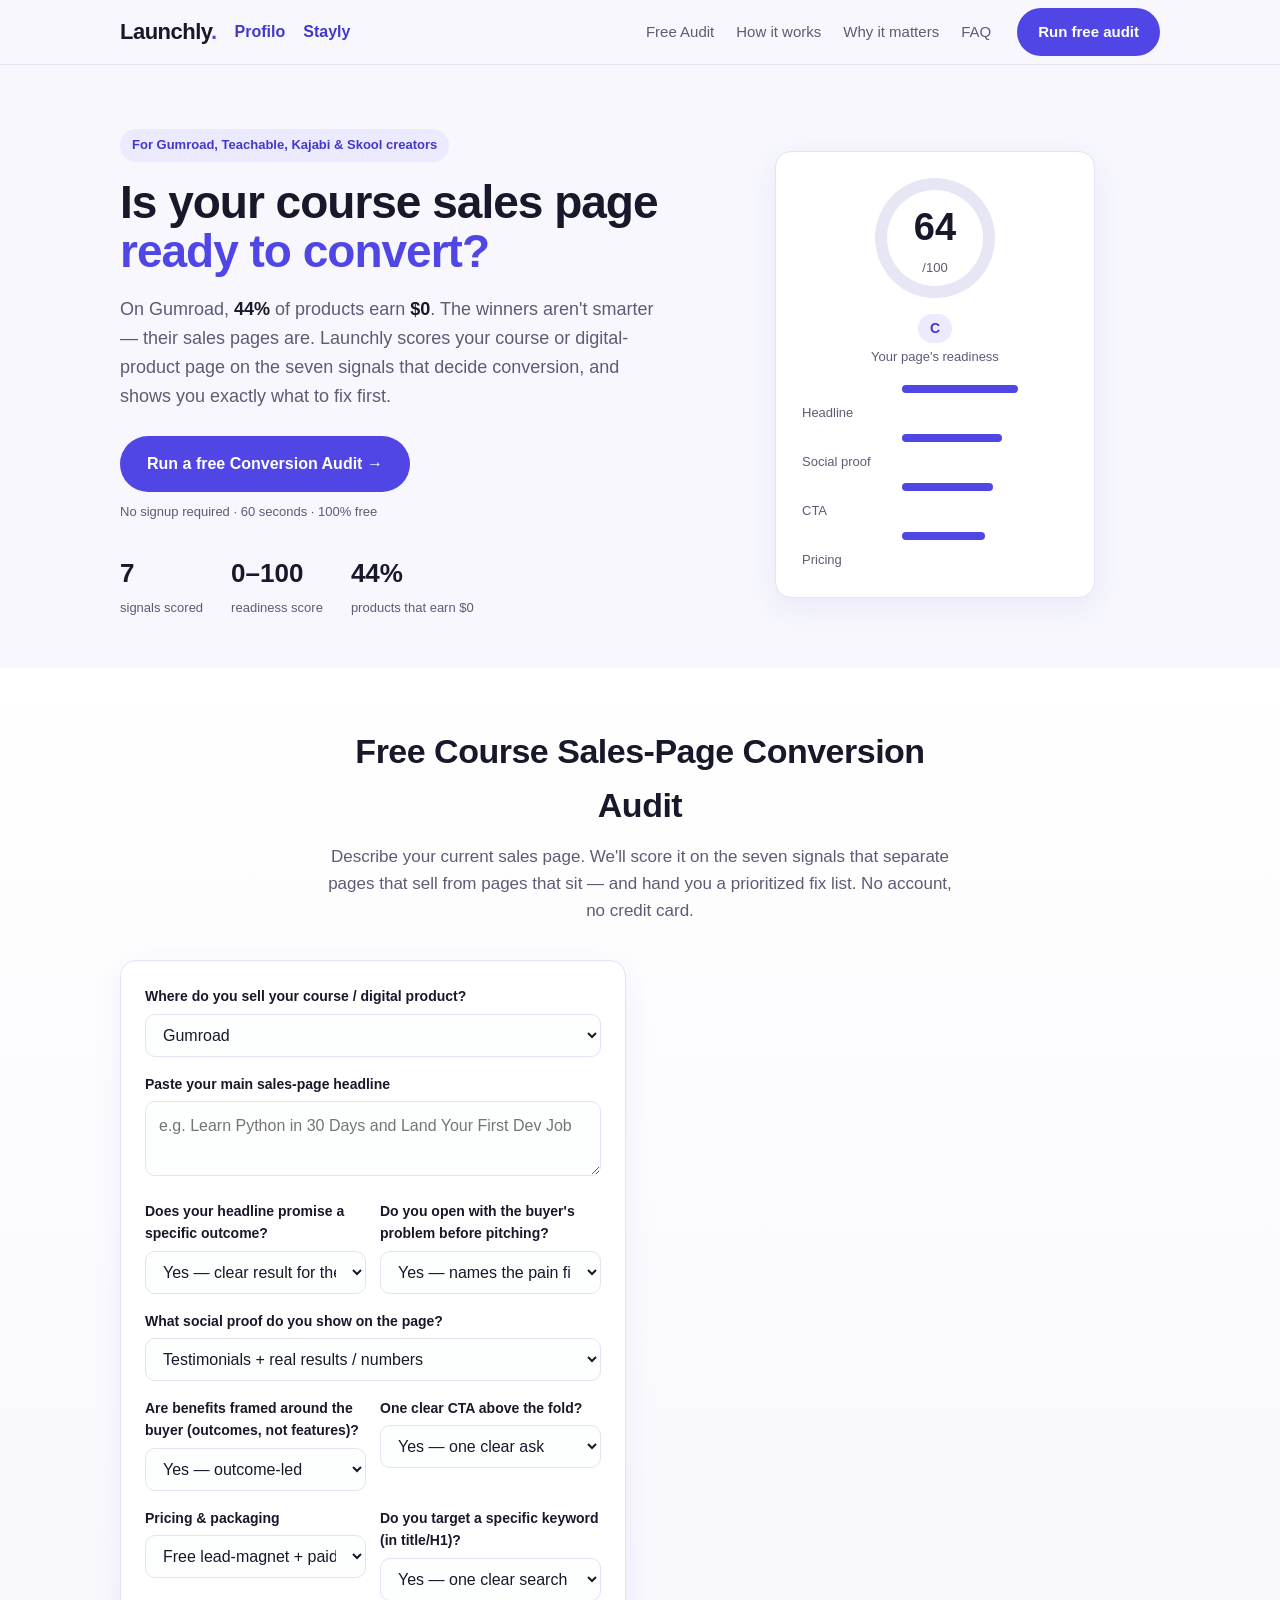
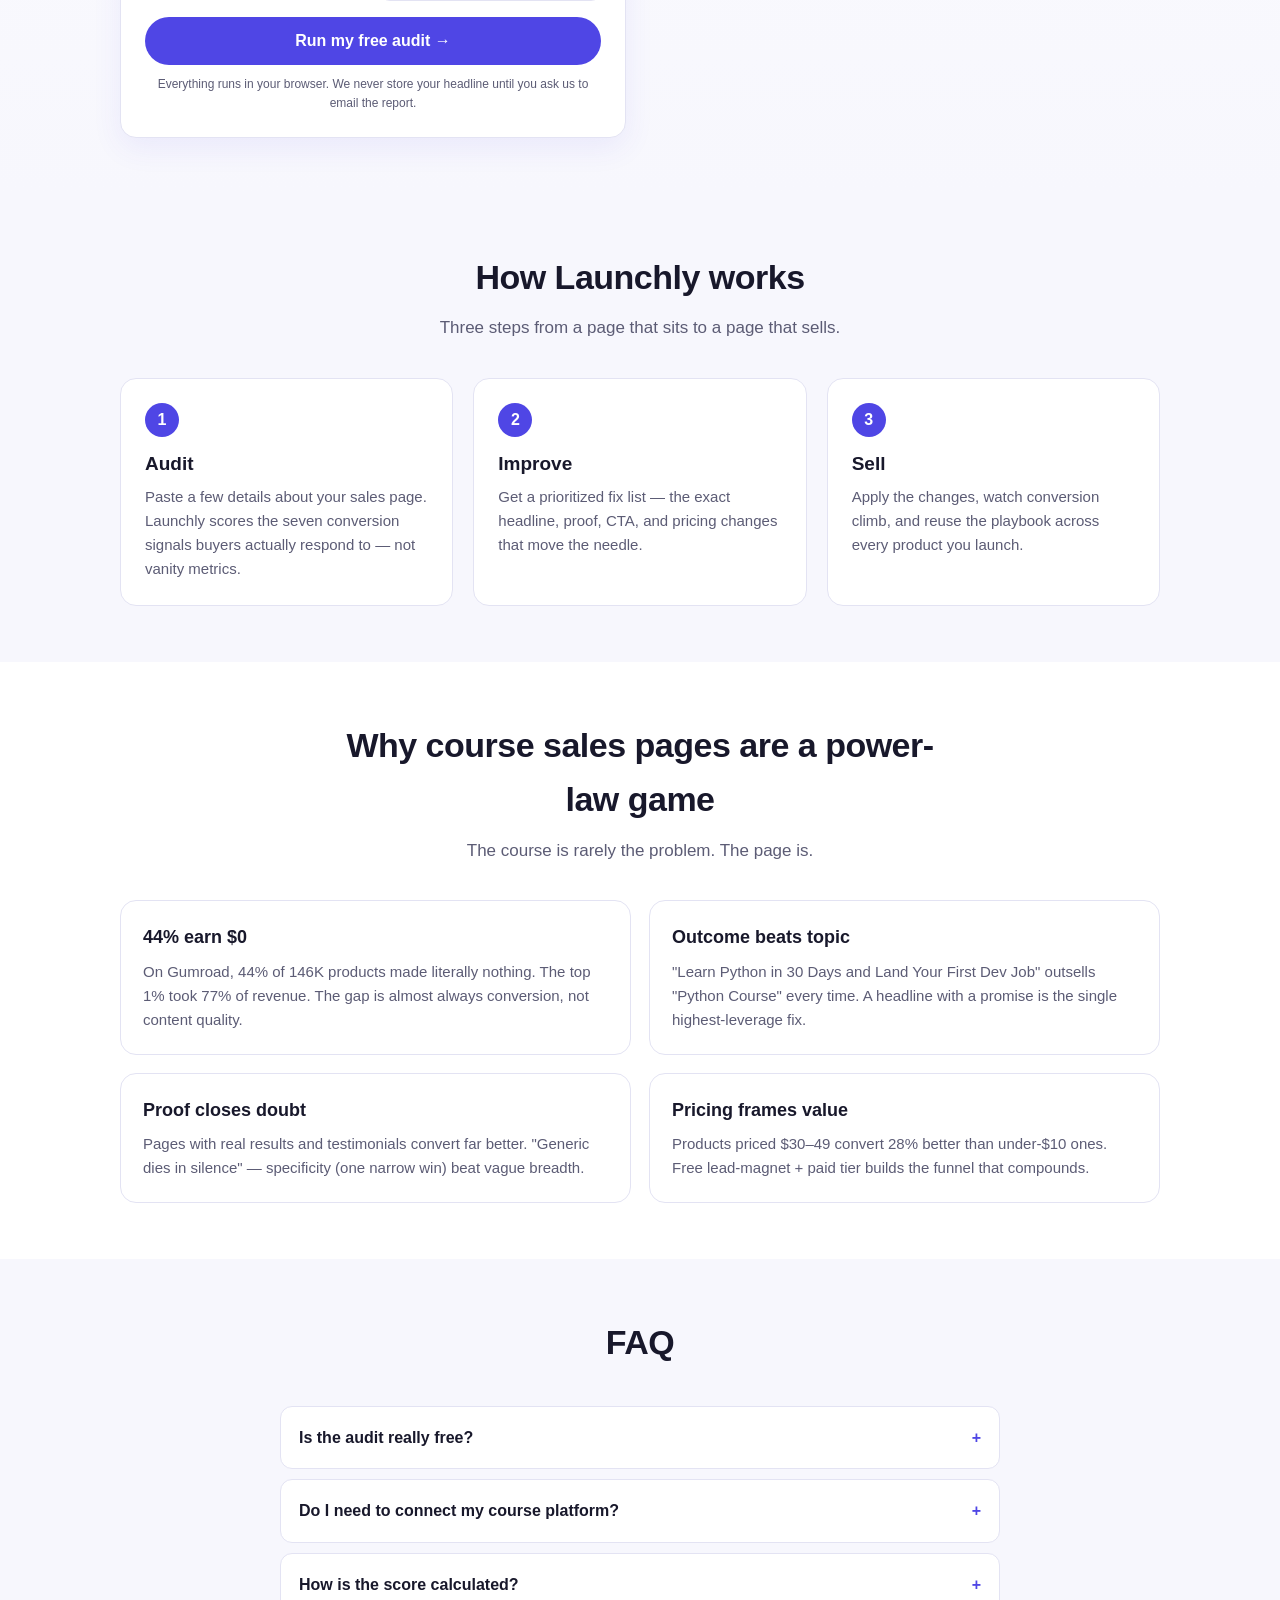
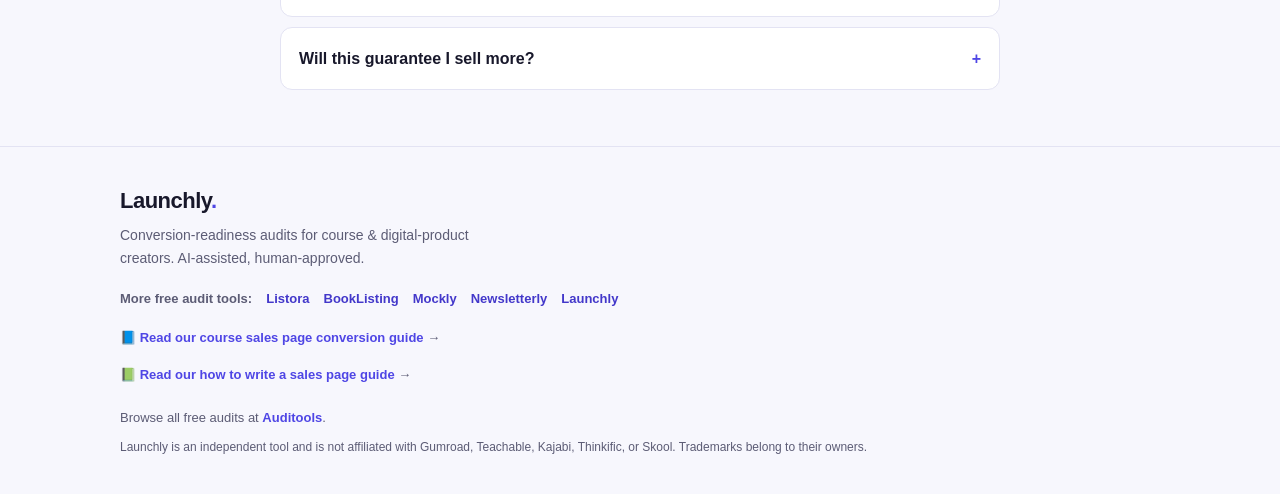
==== commit 63ce9c0b: "SEO content round 2: 7 more vertical-keyword articles + footer/cross-links + sitemap" ====
--- a/index.html
+++ b/index.html
@@ -311,6 +311,7 @@
         <a href="https://Viyozc.github.io/listora/" style="color:var(--brand-dk);font-weight:600;">Listora</a><a href="https://Viyozc.github.io/booklisting-ai/" style="color:var(--brand-dk);font-weight:600;">BookListing</a><a href="https://Viyozc.github.io/mockly-ai/" style="color:var(--brand-dk);font-weight:600;">Mockly</a><a href="https://Viyozc.github.io/newsletterly-ai/" style="color:var(--brand-dk);font-weight:600;">Newsletterly</a><a href="https://Viyozc.github.io/launchly-ai/" style="color:var(--brand-dk);font-weight:600;">Launchly</a>
       </div>
             <p style="color:var(--muted);font-size:13px;margin-top:8px;">📘 <a href="./blog/" style="color:var(--brand);font-weight:600;">Read our course sales page conversion guide</a> →</p>
+      <p style="color:var(--muted);font-size:13px;margin-top:6px;">📗 <a href="./blog/how-to-write-sales-page/" style="color:var(--brand);font-weight:600;">Read our how to write a sales page guide</a> →</p>
       <p style="color:var(--muted);font-size:13px;margin-top:12px;">Browse all free audits at <a href="https://Viyozc.github.io/auditools/" style="color:var(--brand);font-weight:600;">Auditools</a>.</p>
 
       <p class="footer-fine">Launchly is an independent tool and is not affiliated with Gumroad, Teachable, Kajabi, Thinkific, or Skool. Trademarks belong to their owners.</p>
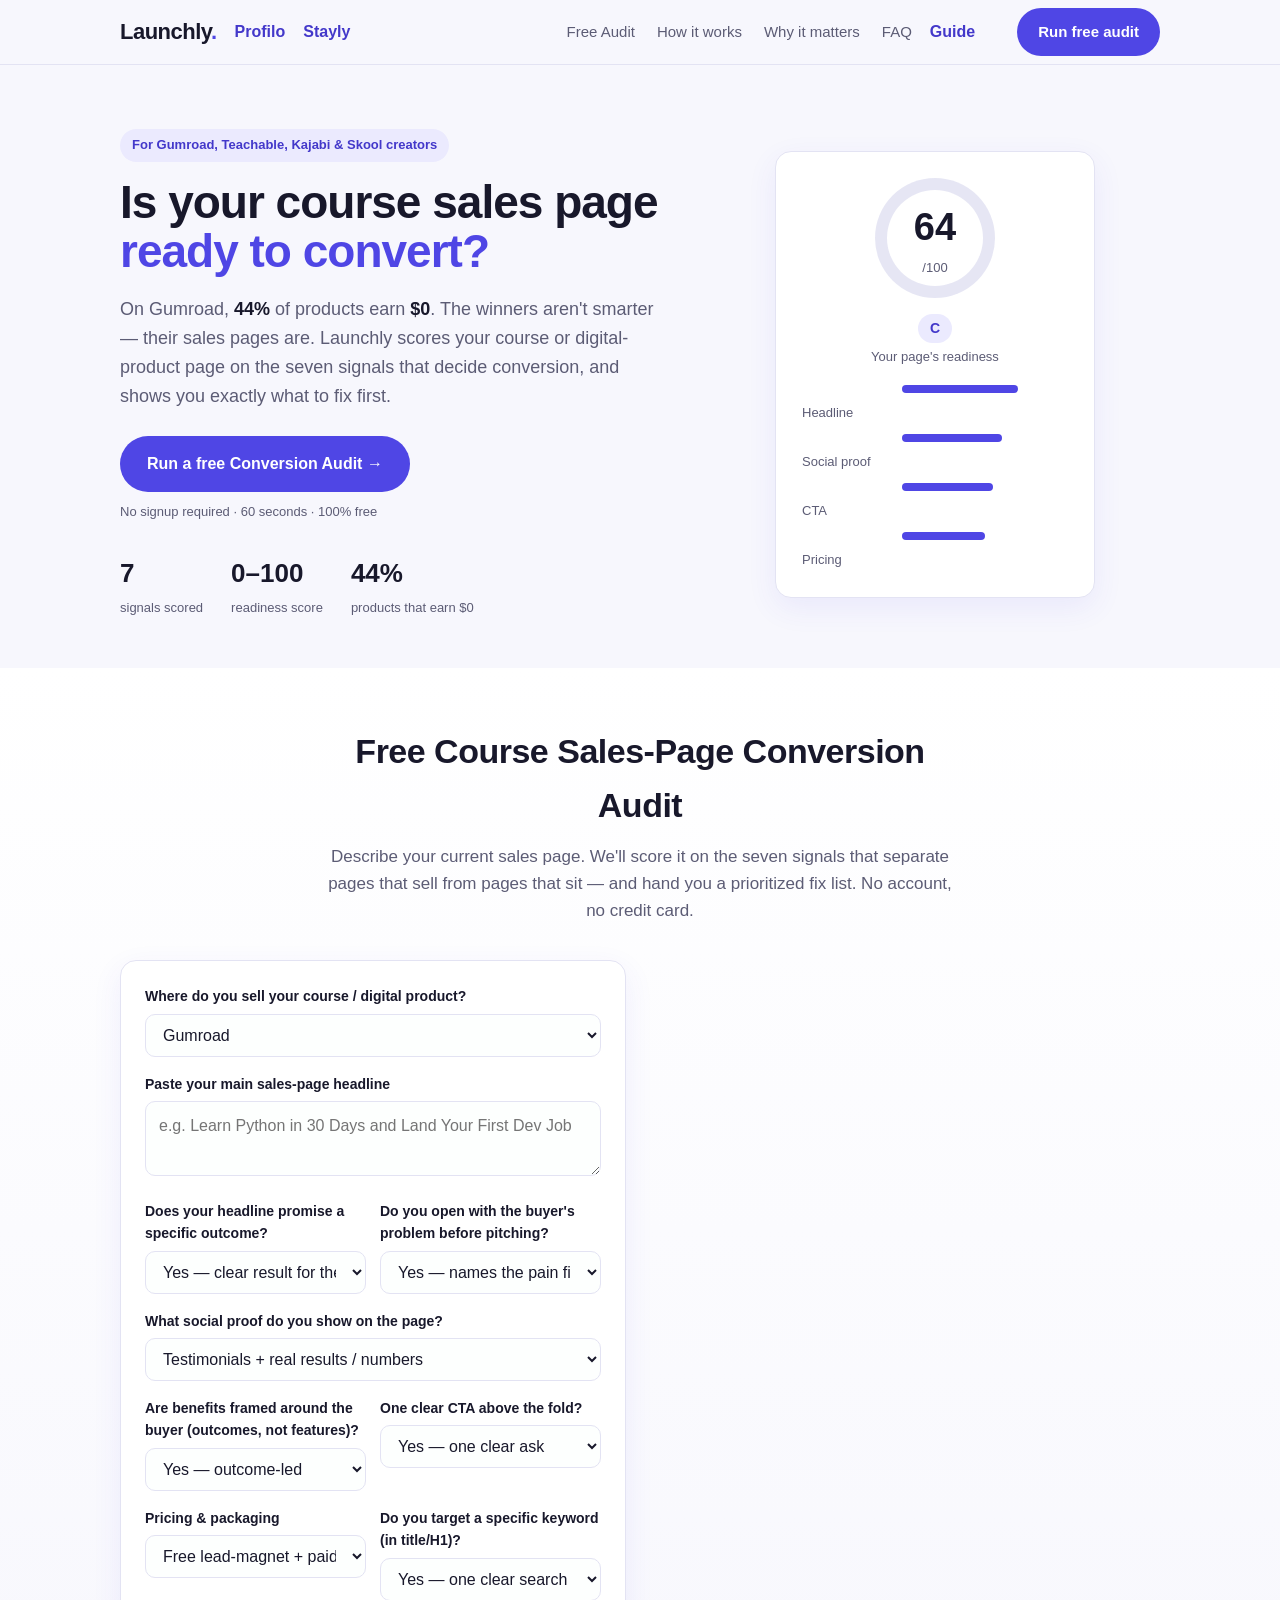
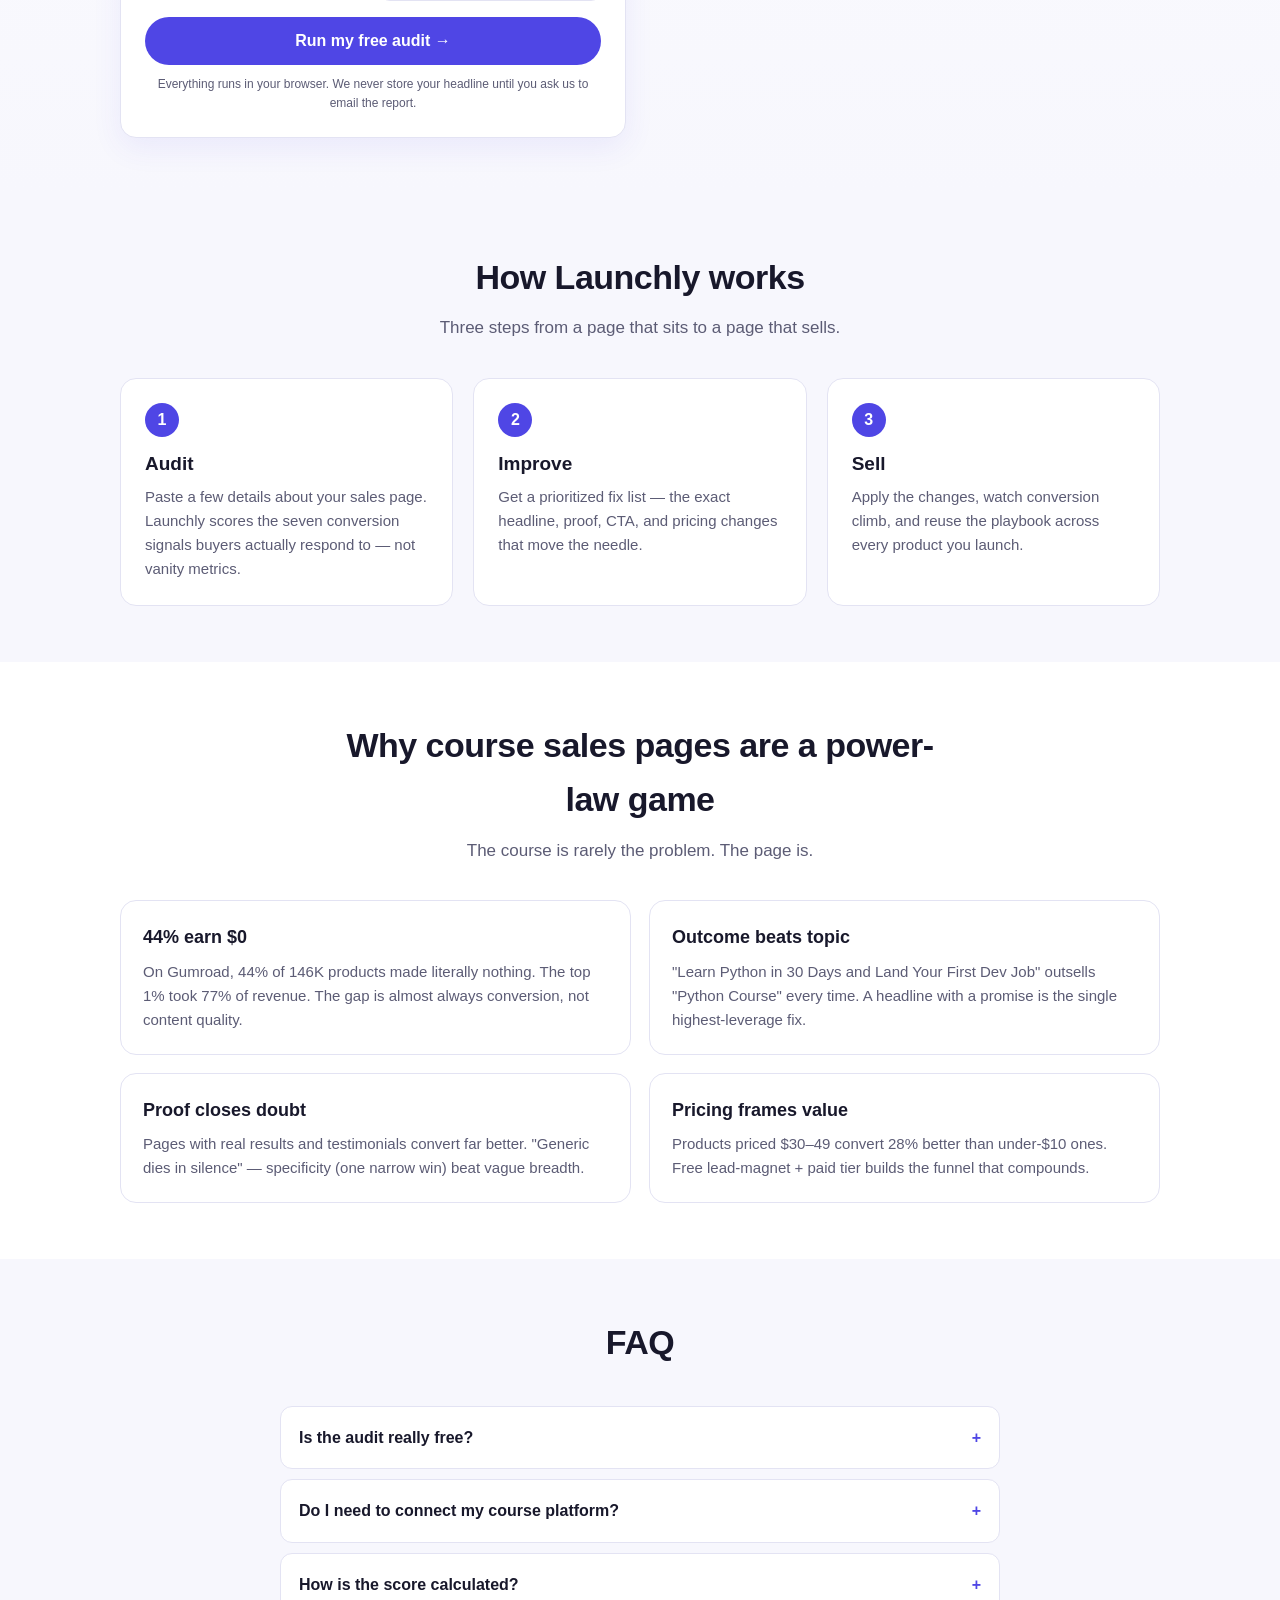
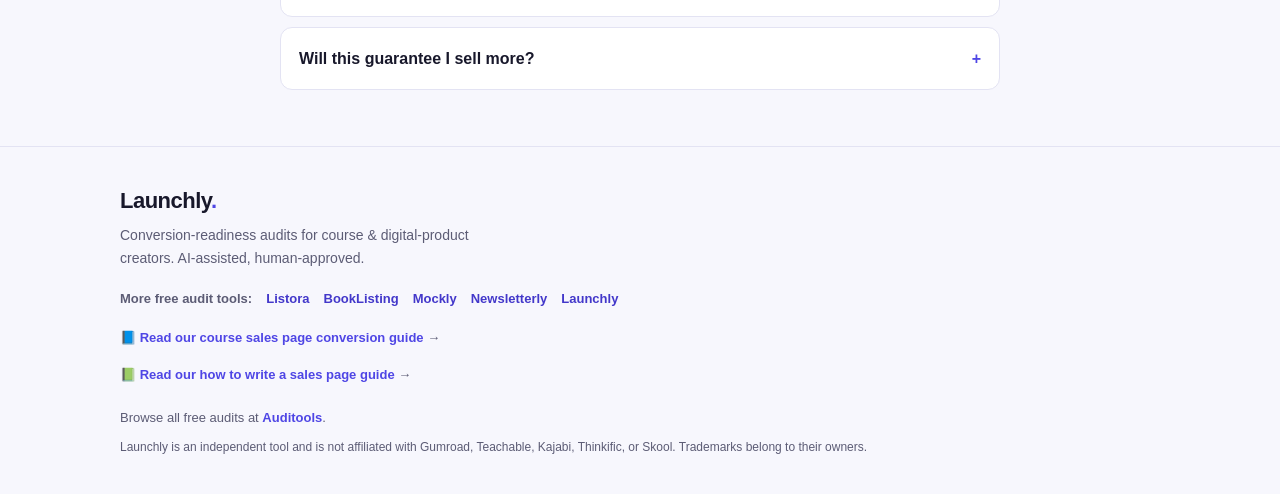
==== commit 61ce72f5: "SEO: add Guide nav link (internal link equity to blog hub)" ====
--- a/index.html
+++ b/index.html
@@ -41,6 +41,7 @@
         <a href="#why">Why it matters</a>
         <a href="#faq">FAQ</a>
       </nav>
+      <a href="./blog/" style="color:var(--brand-dk);font-weight:600;margin-right:16px;align-self:center;">Guide</a>
       <a class="btn btn-primary nav-cta" href="#audit">Run free audit</a>
     </div>
   </header>
